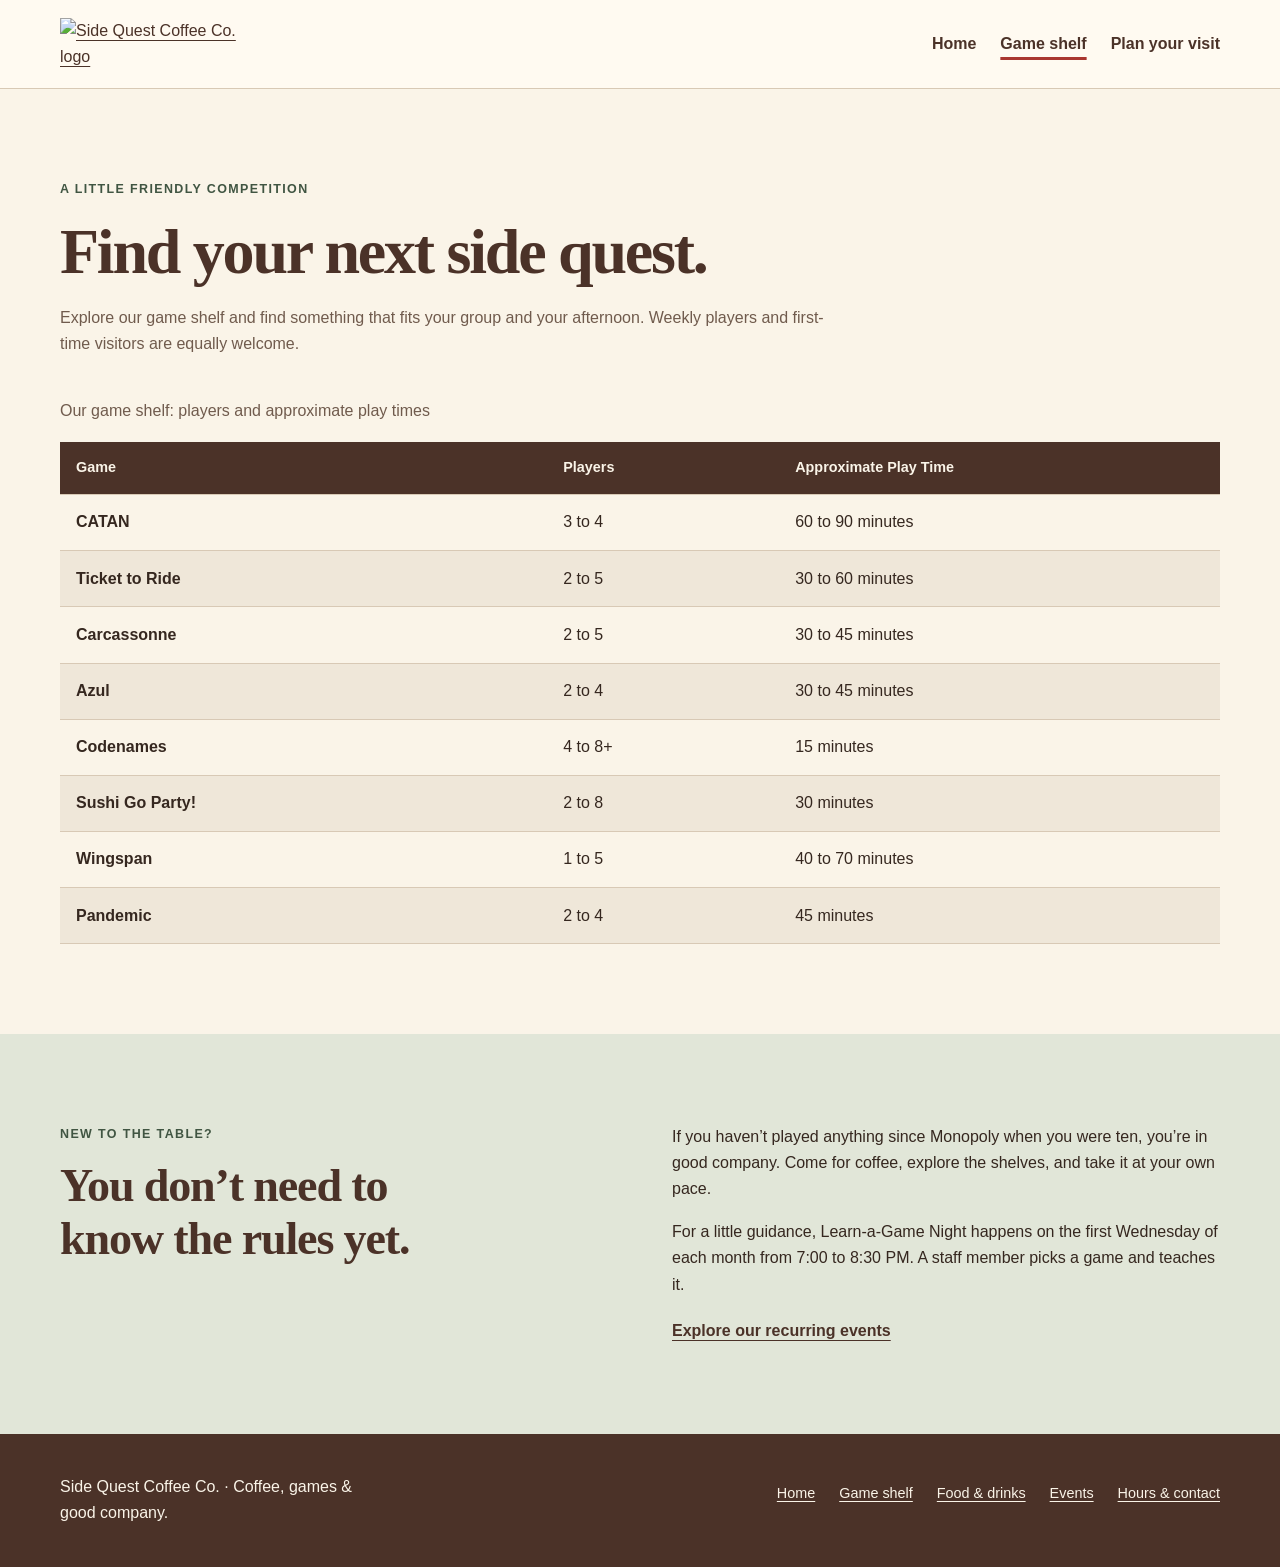
==== games.html @ 3e95ddf9 "Add games.html for game shelf page This file contains the HTML structure for the game shelf page, in" ====
<!DOCTYPE html>
<html lang="en">
<head>
  <meta charset="UTF-8">
  <meta name="viewport" content="width=device-width, initial-scale=1.0">
  <meta name="description" content="Explore the tabletop game shelf at Side Quest Coffee Co., with player counts and approximate play times for all eight games. Beginners welcome.">
  <meta name="theme-color" content="#4b3228">
  <title>Game Shelf | Side Quest Coffee Co.</title>
  <link rel="stylesheet" href="style.css">
</head>
<body>
  <a class="skip-link" href="#main-content">Skip to main content</a>

  <header class="site-header">
    <div class="container header-inner">
      <a class="brand" href="index.html" aria-label="Side Quest Coffee Co. home">
        <img class="brand-logo" src="images/sidequest-logo.png" alt="Side Quest Coffee Co. logo">
      </a>
      <nav class="main-nav" aria-label="Main navigation">
        <ul>
          <li><a href="index.html">Home</a></li>
          <li><a href="games.html" aria-current="page">Game shelf</a></li>
          <li><a href="index.html#visit">Plan your visit</a></li>
        </ul>
      </nav>
    </div>
  </header>

  <main id="main-content">
    <section class="games section" aria-labelledby="games-heading">
      <div class="container">
        <div class="section-heading">
          <p class="eyebrow">A little friendly competition</p>
          <h1 id="games-heading">Find your next side quest.</h1>
          <p>Explore our game shelf and find something that fits your group and your afternoon. Weekly players and first-time visitors are equally welcome.</p>
        </div>

        <div class="table-wrapper">
          <table class="games-table">
            <caption>Our game shelf: players and approximate play times</caption>
            <thead>
              <tr>
                <th scope="col">Game</th>
                <th scope="col">Players</th>
                <th scope="col">Approximate Play Time</th>
              </tr>
            </thead>
            <tbody>
              <tr><th scope="row">CATAN</th><td>3 to 4</td><td>60 to 90 minutes</td></tr>
              <tr><th scope="row">Ticket to Ride</th><td>2 to 5</td><td>30 to 60 minutes</td></tr>
              <tr><th scope="row">Carcassonne</th><td>2 to 5</td><td>30 to 45 minutes</td></tr>
              <tr><th scope="row">Azul</th><td>2 to 4</td><td>30 to 45 minutes</td></tr>
              <tr><th scope="row">Codenames</th><td>4 to 8+</td><td>15 minutes</td></tr>
              <tr><th scope="row">Sushi Go Party!</th><td>2 to 8</td><td>30 minutes</td></tr>
              <tr><th scope="row">Wingspan</th><td>1 to 5</td><td>40 to 70 minutes</td></tr>
              <tr><th scope="row">Pandemic</th><td>2 to 4</td><td>45 minutes</td></tr>
            </tbody>
          </table>
        </div>
      </div>
    </section>

    <section class="about section" aria-labelledby="welcome-heading">
      <div class="container about-layout">
        <div>
          <p class="eyebrow">New to the table?</p>
          <h2 id="welcome-heading">You don’t need to know the rules yet.</h2>
        </div>
        <div class="about-copy">
          <p>If you haven’t played anything since Monopoly when you were ten, you’re in good company. Come for coffee, explore the shelves, and take it at your own pace.</p>
          <p>For a little guidance, Learn-a-Game Night happens on the first Wednesday of each month from 7:00 to 8:30 PM. A staff member picks a game and teaches it.</p>
          <a class="text-link" href="index.html#events">Explore our recurring events</a>
        </div>
      </div>
    </section>
  </main>

  <footer class="site-footer">
    <div class="container footer-inner">
      <p>Side Quest Coffee Co. <span aria-hidden="true">·</span> Coffee, games &amp; good company.</p>
      <nav aria-label="Footer navigation">
        <ul>
          <li><a href="index.html">Home</a></li>
          <li><a href="games.html" aria-current="page">Game shelf</a></li>
          <li><a href="index.html#menu">Food &amp; drinks</a></li>
          <li><a href="index.html#events">Events</a></li>
          <li><a href="index.html#visit">Hours &amp; contact</a></li>
        </ul>
      </nav>
    </div>
  </footer>
</body>
</html>
---- style.css ----
/* Shared styles for index.html and games.html. */
:root {
  --cream: #faf4e8;
  --paper: #fffaf1;
  --brown: #4b3228;
  --ink: #35271f;
  --muted: #705b4d;
  --line: #d8c9b5;
  --sage: #e1e6d8;
  --sage-dark: #405542;
  --red: #a9362f;
  --blue: #315c86;
  --yellow: #e9b94e;
}

* { box-sizing: border-box; }
body {
  margin: 0;
  background: var(--cream);
  color: var(--ink);
  font-family: "Trebuchet MS", Arial, sans-serif;
  font-size: 1rem;
  line-height: 1.65;
}
img { display: block; max-width: 100%; height: auto; }
a { color: var(--brown); text-underline-offset: 0.22em; }
a:hover { color: var(--red); }
a:focus-visible {
  outline: 3px solid var(--blue);
  outline-offset: 5px;
  border-radius: 3px;
}
h1, h2, h3, p, figure, dl { margin: 0; }
h1, h2, h3 {
  color: var(--brown);
  font-family: Georgia, "Times New Roman", serif;
  line-height: 1.15;
  text-wrap: balance;
}
h1 { font-size: clamp(2.5rem, 5vw, 4.75rem); letter-spacing: -0.035em; }
h2 { font-size: clamp(2rem, 3.6vw, 3.25rem); letter-spacing: -0.025em; }
h3 { font-size: 1.5rem; }
p + p { margin-top: 1rem; }
.container { width: min(100% - 3rem, 1160px); margin-inline: auto; }
.section { padding-block: clamp(3rem, 7vw, 6rem); }
.section-heading { max-width: 720px; margin-bottom: 2.5rem; }
.section-heading > p:last-child { margin-top: 1rem; color: var(--muted); }
.eyebrow {
  margin-bottom: 1rem;
  color: var(--sage-dark);
  font-size: 0.78rem;
  font-weight: 700;
  letter-spacing: 0.11em;
  text-transform: uppercase;
}
.skip-link {
  position: absolute;
  top: 0.5rem;
  left: 1rem;
  z-index: 10;
  padding: 0.75rem 1rem;
  background: var(--paper);
  transform: translateY(-180%);
}
.skip-link:focus { transform: translateY(0); }

/* A simple shared header: all navigation stays visible on small screens. */
.site-header { background: var(--paper); border-bottom: 1px solid var(--line); }
.header-inner {
  display: flex;
  align-items: center;
  justify-content: space-between;
  gap: 1.5rem;
  padding-block: 1.1rem;
}
.brand { display: block; flex-shrink: 0; }
.brand-logo { width: 180px; max-height: 90px; object-fit: contain; }
.main-nav ul, .site-footer nav ul {
  display: flex;
  flex-wrap: wrap;
  align-items: center;
  gap: 0.5rem 1.5rem;
  margin: 0;
  padding: 0;
  list-style: none;
}
.main-nav a {
  display: inline-block;
  padding-block: 0.65rem;
  font-weight: 700;
  text-decoration: none;
}
.main-nav a[aria-current="page"] {
  text-decoration: underline;
  text-decoration-color: var(--red);
  text-decoration-thickness: 3px;
  text-underline-offset: 0.5rem;
}

.hero-layout, .about-layout, .visit-layout {
  display: grid;
  grid-template-columns: minmax(0, 1fr) minmax(0, 1fr);
  gap: clamp(2rem, 5vw, 4.5rem);
  align-items: center;
}
.intro { max-width: 48ch; margin-top: 1.5rem; font-size: 1.15rem; }
.hero-links { display: flex; flex-wrap: wrap; gap: 0.8rem; margin-top: 2rem; }
.button {
  display: inline-flex;
  justify-content: center;
  align-items: center;
  min-height: 48px;
  padding: 0.75rem 1.2rem;
  border: 1px solid var(--brown);
  border-radius: 6px;
  font-weight: 700;
  text-align: center;
  text-decoration: none;
}
.button-primary { background: var(--brown); color: var(--cream); }
.button-primary:hover { background: var(--sage-dark); color: var(--paper); border-color: var(--sage-dark); }
.button-secondary { background: transparent; }
.button-secondary:hover { background: var(--sage); color: var(--brown); }
.hero-note { margin-top: 1.25rem; color: var(--muted); font-size: 0.9rem; }
.hero-photo img {
  width: 100%;
  aspect-ratio: 4 / 5;
  object-fit: cover;
  background: var(--sage);
  border-radius: 100px 100px 12px 12px;
}
.hero-photo figcaption { margin-top: 0.8rem; color: var(--muted); font-size: 0.85rem; }
.about { background: var(--sage); }
.about-layout { align-items: start; }
.text-link { display: inline-block; margin-top: 1.25rem; font-weight: 700; }

/* Menu cards and the smaller price list. */
.popular-grid, .event-grid {
  display: grid;
  grid-template-columns: repeat(3, minmax(0, 1fr));
  gap: 1.5rem;
}
.menu-card { background: var(--paper); border: 1px solid var(--line); border-radius: 12px; overflow: hidden; }
.menu-card > img { width: 100%; aspect-ratio: 4 / 3; object-fit: cover; background: var(--sage); }
.menu-card-copy { display: flex; align-items: start; justify-content: space-between; gap: 1rem; padding: 1.4rem; }
.menu-card h3 { font-size: 1.3rem; }
.price { flex-shrink: 0; color: var(--sage-dark); font-weight: 700; font-variant-numeric: tabular-nums; }
.menu-more { margin-top: 2.5rem; padding-top: 2rem; border-top: 1px solid var(--line); }
.menu-list { display: grid; grid-template-columns: repeat(2, minmax(0, 1fr)); column-gap: 3rem; margin-top: 1rem; }
.menu-list > div { display: flex; justify-content: space-between; gap: 1rem; padding-block: 0.8rem; border-bottom: 1px solid var(--line); }
.menu-list dd { margin: 0; white-space: nowrap; font-variant-numeric: tabular-nums; }

.events { background: var(--paper); border-block: 1px solid var(--line); }
.event-card { padding: 1.75rem; border-top: 4px solid var(--blue); background: var(--cream); border-radius: 4px 4px 12px 12px; }
.event-card:nth-child(3) { border-top-color: var(--yellow); }
.event-featured { border-top-color: var(--red); background: var(--sage); }
.event-label { margin-bottom: 0.75rem; color: var(--sage-dark); font-size: 0.8rem; font-weight: 700; }
.event-time { margin-block: 1rem; color: var(--brown); font-size: 0.95rem; font-weight: 700; }

.visit-layout { align-items: start; }
address { margin-top: 1.25rem; font-style: normal; }
address a { overflow-wrap: anywhere; }
.contact-label { color: var(--muted); font-size: 0.85rem; }
table { width: 100%; border-collapse: collapse; text-align: left; }
caption { padding-bottom: 1.1rem; color: var(--brown); font-family: Georgia, "Times New Roman", serif; font-size: 1.5rem; font-weight: 700; text-align: left; }
th, td { padding: 0.9rem 1rem; border-bottom: 1px solid var(--line); vertical-align: top; }
thead th { background: var(--brown); color: var(--cream); font-size: 0.9rem; }
tbody th { font-weight: 700; }
tbody tr:nth-child(even) { background: #efe7d9; }
.hours-table td { font-variant-numeric: tabular-nums; }
.closed-day td { color: var(--red); font-weight: 700; }

/* Game shelf: a clear, readable table with no extra controls. */
.games .section-heading { max-width: 780px; }
.games-table { table-layout: fixed; }
.games-table th:first-child { width: 42%; }
.games-table th:nth-child(2) { width: 20%; }
.games-table td { font-variant-numeric: tabular-nums; }
.games-table caption { font-family: "Trebuchet MS", Arial, sans-serif; font-size: 1rem; color: var(--muted); font-weight: 400; }
.table-wrapper { min-width: 0; }

.site-footer { padding-block: 2.5rem; background: var(--brown); color: var(--cream); }
.footer-inner { display: flex; flex-wrap: wrap; justify-content: space-between; gap: 1.5rem 3rem; }
.site-footer p { max-width: 34ch; }
.site-footer nav a { display: inline-block; padding-block: 0.5rem; color: var(--cream); font-size: 0.9rem; }
.site-footer nav a:hover { color: var(--yellow); }
.site-footer a:focus-visible { outline-color: var(--yellow); }

@media (max-width: 900px) {
  .hero-layout { grid-template-columns: minmax(0, 1.1fr) minmax(0, 0.9fr); gap: 2rem; }
  .event-grid { grid-template-columns: 1fr; }
  .menu-card-copy { flex-direction: column; gap: 0.6rem; }
}
@media (max-width: 700px) {
  .container { width: min(100% - 2rem, 1160px); }
  .header-inner { flex-direction: column; gap: 0.5rem; }
  .main-nav ul { justify-content: center; gap: 0.3rem 1.25rem; }
  .hero-layout, .about-layout, .visit-layout, .popular-grid, .menu-list { grid-template-columns: 1fr; }
  .hero-photo img { aspect-ratio: 4 / 3; border-radius: 48px 48px 12px 12px; }
  .menu-card-copy { flex-direction: row; }
  .hero-links > a { flex: 1 1 200px; }
  .section-heading { margin-bottom: 2rem; }
  th, td { padding: 0.8rem 0.6rem; }
  .games-table { font-size: 0.9rem; }
  .games-table th:first-child { width: 38%; }
  .games-table th:nth-child(2) { width: 22%; }
  .games-table thead th { font-size: 0.8rem; overflow-wrap: anywhere; }
  .footer-inner { flex-direction: column; }
}
@media print {
  body, .section, .site-header, .site-footer { background: white; color: black; }
  .skip-link, .hero-links, .main-nav, .site-footer nav { display: none; }
  .section { padding-block: 1.5rem; }
  .container { width: 100%; }
  .hero-photo img { max-height: 250px; object-fit: contain; }
  thead th { background: transparent; color: black; }
  .event-card, .menu-card { break-inside: avoid; }
}
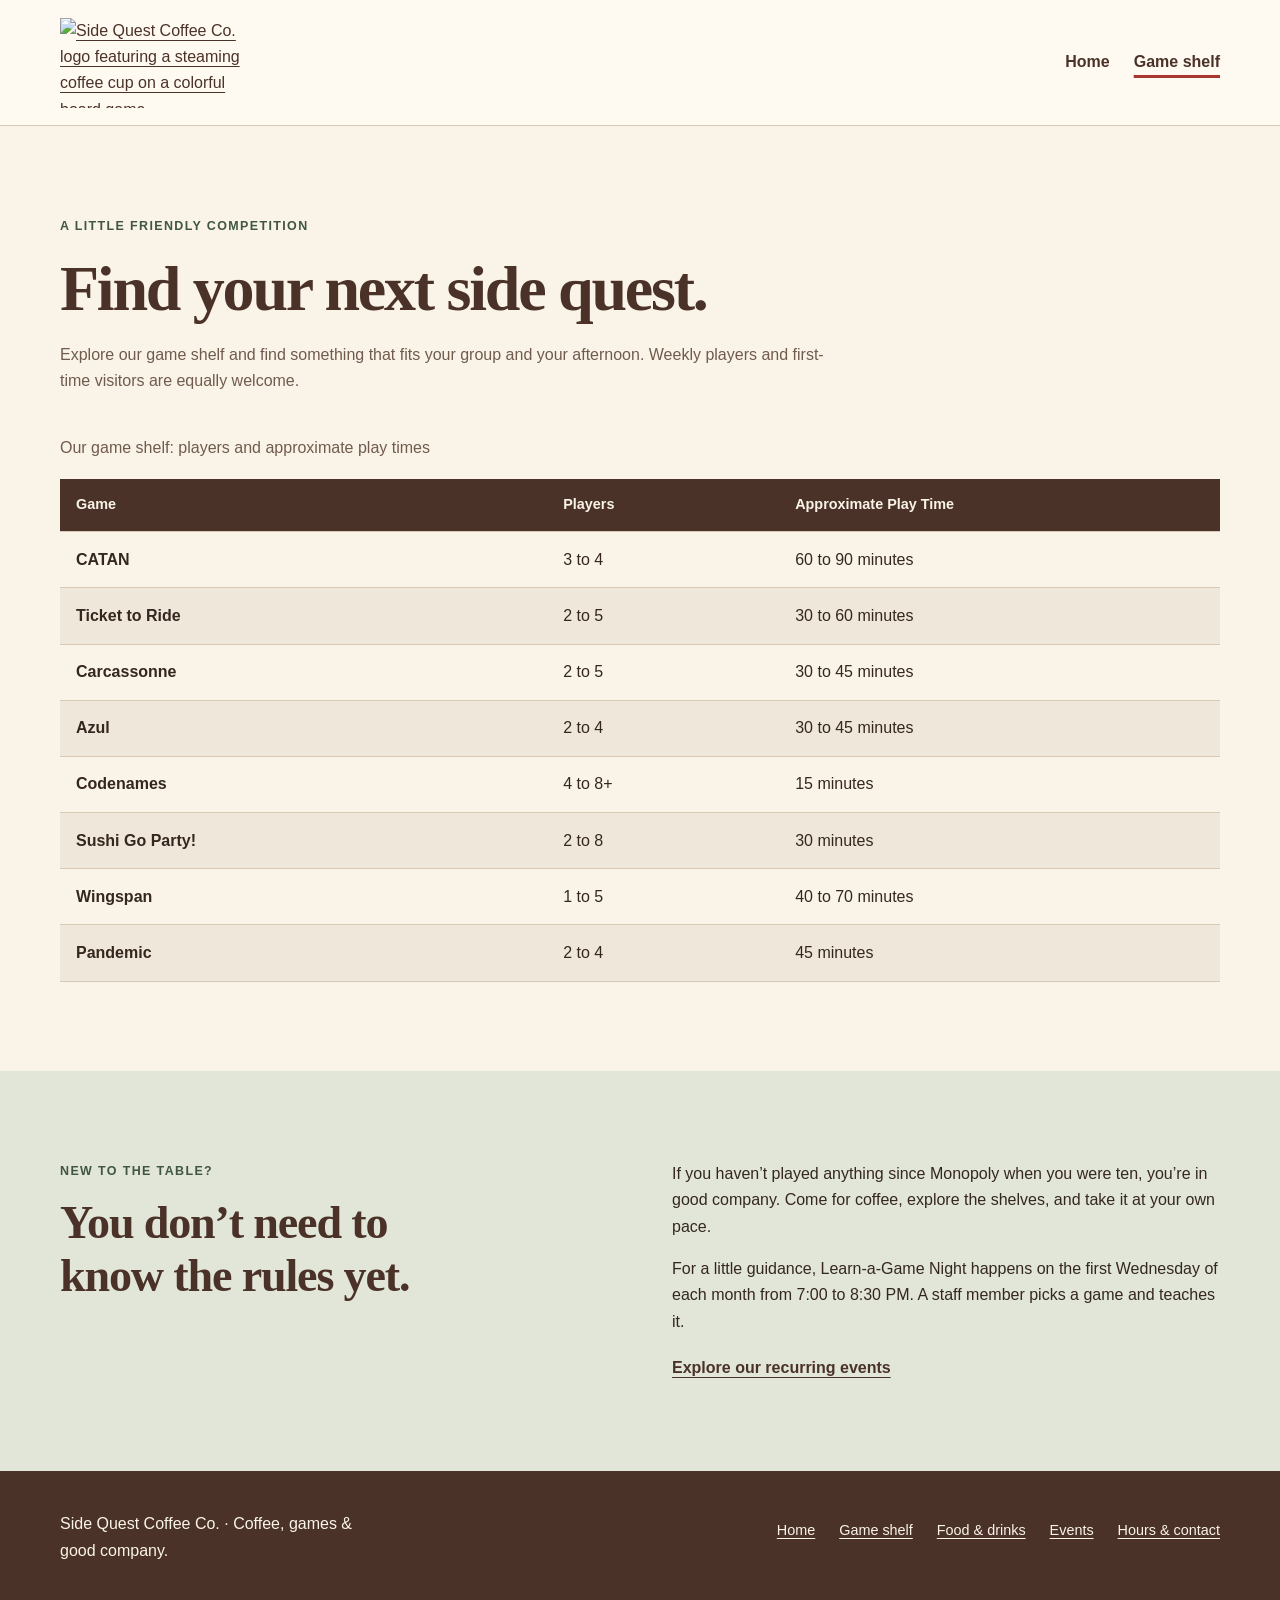
==== commit 2ff12b4d: "Enhance game table and header content" ====
--- a/games.html
+++ b/games.html
@@ -14,13 +14,17 @@
   <header class="site-header">
     <div class="container header-inner">
       <a class="brand" href="index.html" aria-label="Side Quest Coffee Co. home">
-        <img class="brand-logo" src="images/sidequest-logo.png" alt="Side Quest Coffee Co. logo">
+        <img
+          class="brand-logo"
+          src="images/sidequest-logo.png"
+          alt="Side Quest Coffee Co. logo featuring a steaming coffee cup on a colorful board game"
+        >
       </a>
+
       <nav class="main-nav" aria-label="Main navigation">
         <ul>
           <li><a href="index.html">Home</a></li>
           <li><a href="games.html" aria-current="page">Game shelf</a></li>
-          <li><a href="index.html#visit">Plan your visit</a></li>
         </ul>
       </nav>
     </div>
@@ -46,14 +50,46 @@
               </tr>
             </thead>
             <tbody>
-              <tr><th scope="row">CATAN</th><td>3 to 4</td><td>60 to 90 minutes</td></tr>
-              <tr><th scope="row">Ticket to Ride</th><td>2 to 5</td><td>30 to 60 minutes</td></tr>
-              <tr><th scope="row">Carcassonne</th><td>2 to 5</td><td>30 to 45 minutes</td></tr>
-              <tr><th scope="row">Azul</th><td>2 to 4</td><td>30 to 45 minutes</td></tr>
-              <tr><th scope="row">Codenames</th><td>4 to 8+</td><td>15 minutes</td></tr>
-              <tr><th scope="row">Sushi Go Party!</th><td>2 to 8</td><td>30 minutes</td></tr>
-              <tr><th scope="row">Wingspan</th><td>1 to 5</td><td>40 to 70 minutes</td></tr>
-              <tr><th scope="row">Pandemic</th><td>2 to 4</td><td>45 minutes</td></tr>
+              <tr>
+                <th scope="row">CATAN</th>
+                <td>3 to 4</td>
+                <td>60 to 90 minutes</td>
+              </tr>
+              <tr>
+                <th scope="row">Ticket to Ride</th>
+                <td>2 to 5</td>
+                <td>30 to 60 minutes</td>
+              </tr>
+              <tr>
+                <th scope="row">Carcassonne</th>
+                <td>2 to 5</td>
+                <td>30 to 45 minutes</td>
+              </tr>
+              <tr>
+                <th scope="row">Azul</th>
+                <td>2 to 4</td>
+                <td>30 to 45 minutes</td>
+              </tr>
+              <tr>
+                <th scope="row">Codenames</th>
+                <td>4 to 8+</td>
+                <td>15 minutes</td>
+              </tr>
+              <tr>
+                <th scope="row">Sushi Go Party!</th>
+                <td>2 to 8</td>
+                <td>30 minutes</td>
+              </tr>
+              <tr>
+                <th scope="row">Wingspan</th>
+                <td>1 to 5</td>
+                <td>40 to 70 minutes</td>
+              </tr>
+              <tr>
+                <th scope="row">Pandemic</th>
+                <td>2 to 4</td>
+                <td>45 minutes</td>
+              </tr>
             </tbody>
           </table>
         </div>
@@ -66,6 +102,7 @@
           <p class="eyebrow">New to the table?</p>
           <h2 id="welcome-heading">You don’t need to know the rules yet.</h2>
         </div>
+
         <div class="about-copy">
           <p>If you haven’t played anything since Monopoly when you were ten, you’re in good company. Come for coffee, explore the shelves, and take it at your own pace.</p>
           <p>For a little guidance, Learn-a-Game Night happens on the first Wednesday of each month from 7:00 to 8:30 PM. A staff member picks a game and teaches it.</p>
